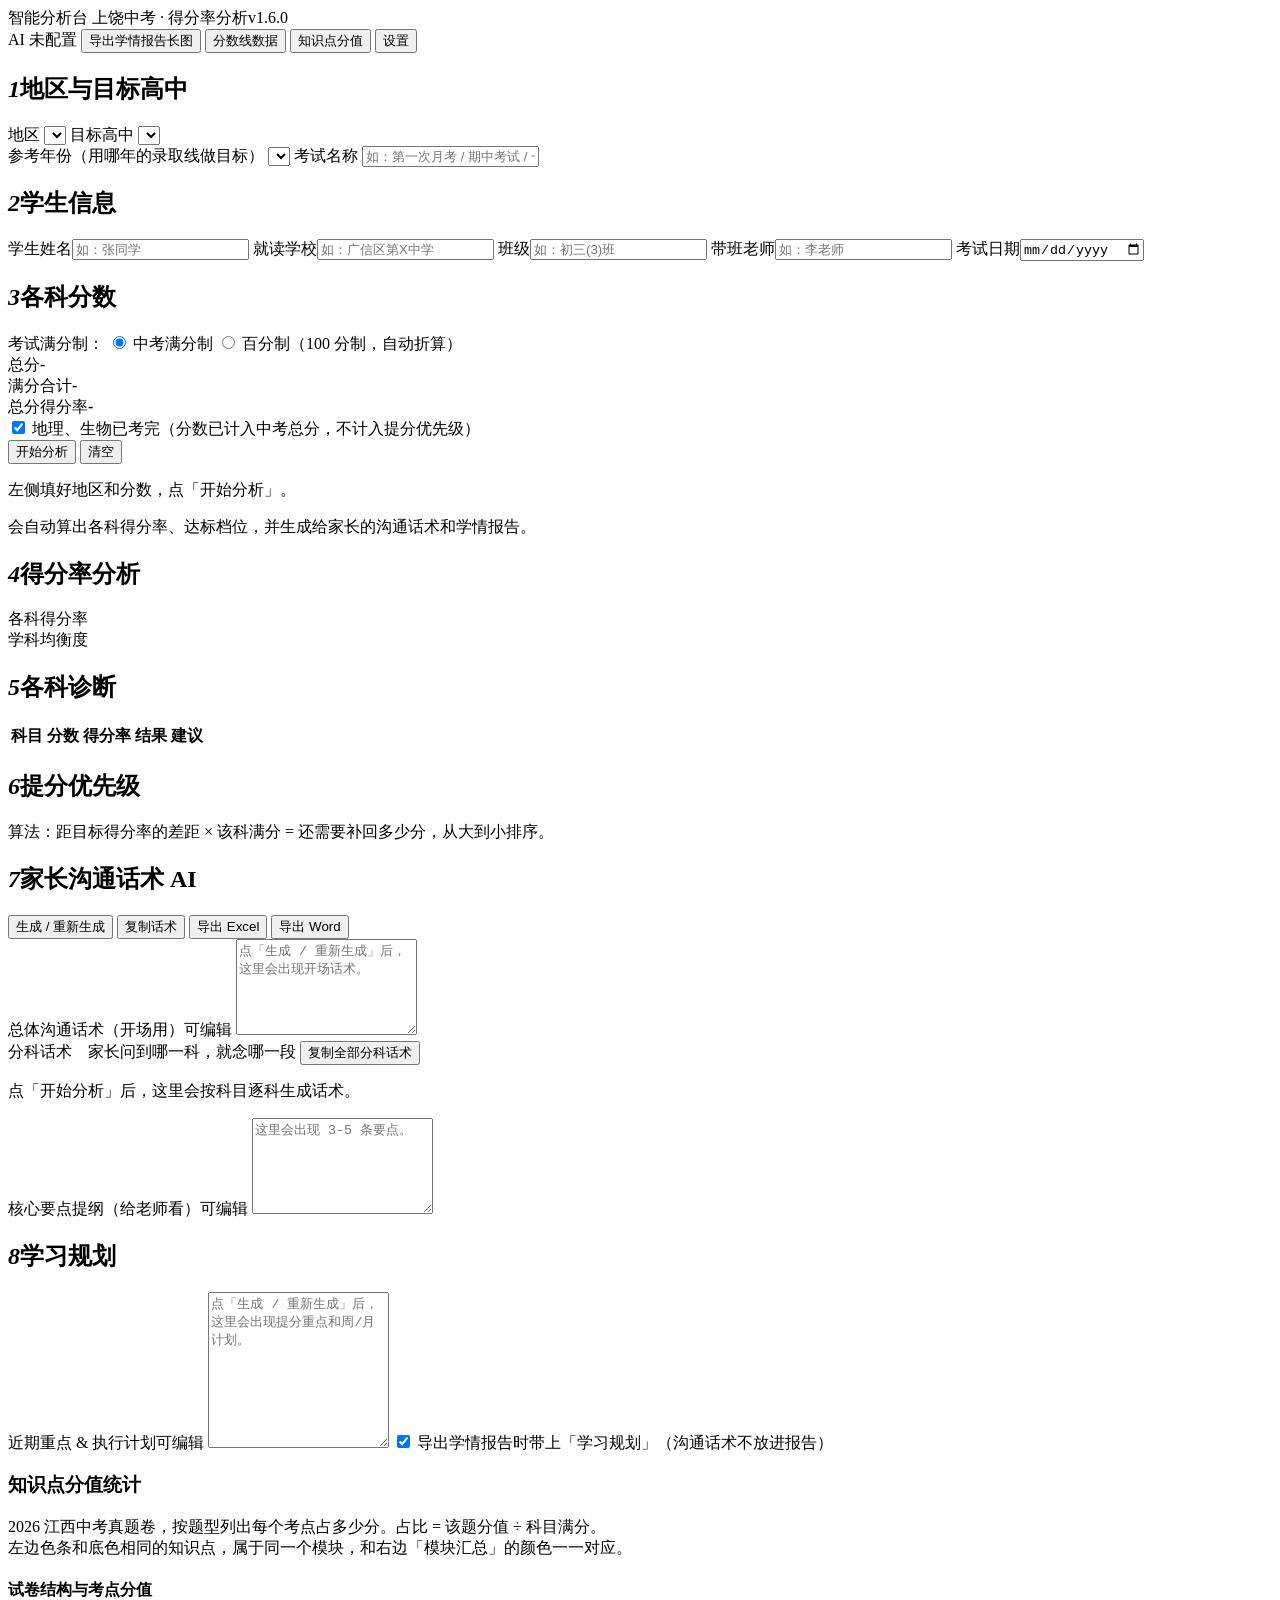
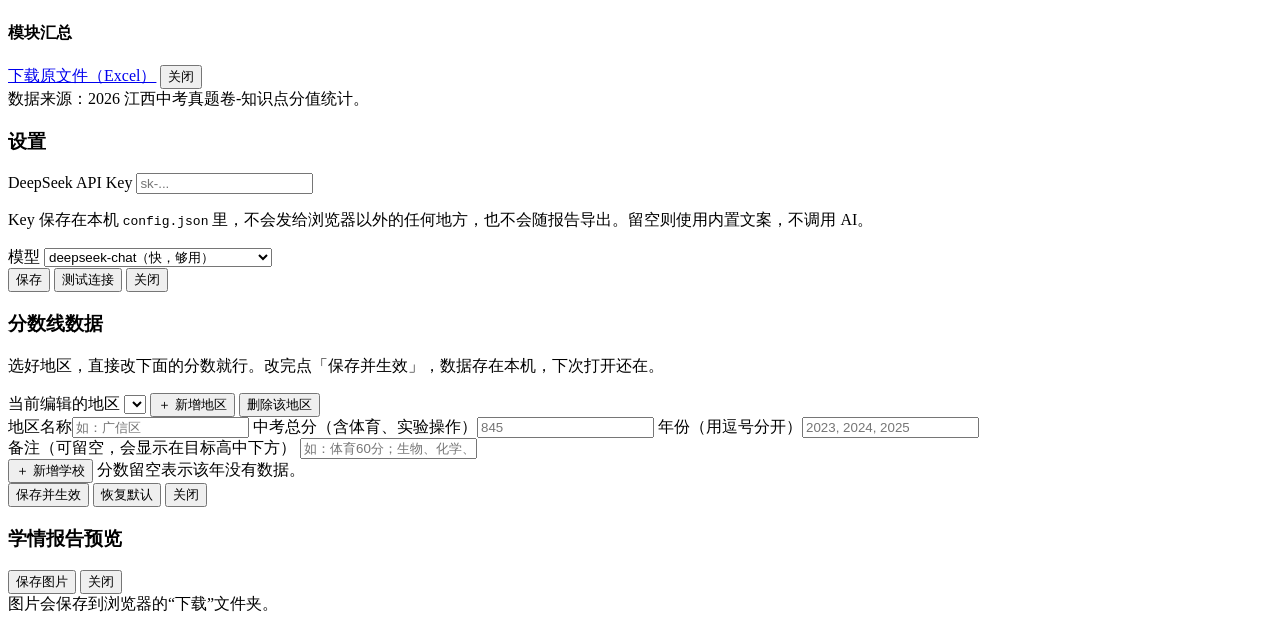
==== zk/index.html @ 9edbc4ce "Update zk/index.html (team view)" ====
<!DOCTYPE html>
<html lang="zh-CN">
<head>
<meta charset="utf-8">
<title>智能分析台 · 上饶中考</title>
<link rel="stylesheet" href="app.css?v=1.6.0">
</head>
<body>

<header class="topbar">
  <div class="brand">智能分析台 <span class="sub">上饶中考 · 得分率分析</span><span class="ver">v1.6.0</span></div>
  <div class="topbar-right">
    <span id="aiStatus" class="ai-status off">AI 未配置</span>
    <button id="btnExportReport" class="ghost">导出学情报告长图</button>
    <button id="btnRegions" class="ghost">分数线数据</button>
    <button id="btnKnowledge" class="ghost">知识点分值</button>
    <button id="btnSettings" class="ghost">设置</button>
  </div>
</header>

<main class="layout">

  <!-- ============ 左：录入 ============ -->
  <section class="col-left">

    <div class="card">
      <h2><i>1</i>地区与目标高中</h2>
      <div class="grid2">
        <label>地区
          <select id="region"></select>
        </label>
        <label>目标高中
          <select id="school"></select>
        </label>
      </div>

      <div id="schoolMeta" class="school-meta"></div>

      <div class="grid2">
        <label>参考年份（用哪年的录取线做目标）
          <select id="refYear"></select>
        </label>
        <label>考试名称
          <input id="examName" type="text" placeholder="如：第一次月考 / 期中考试 / 一模">
        </label>
      </div>
    </div>

    <div class="card">
      <h2><i>2</i>学生信息</h2>
      <div class="grid2">
        <label>学生姓名<input id="stuName" type="text" placeholder="如：张同学"></label>
        <label>就读学校<input id="stuSchool" type="text" placeholder="如：广信区第X中学"></label>
        <label>班级<input id="stuClass" type="text" placeholder="如：初三(3)班"></label>
        <label>带班老师<input id="teacher" type="text" placeholder="如：李老师"></label>
        <label>考试日期<input id="examDate" type="date"></label>
      </div>
    </div>

    <div class="card">
      <h2><i>3</i>各科分数</h2>

      <div class="mode-switch">
        <span class="mode-label">考试满分制：</span>
        <label class="radio"><input type="radio" name="mode" value="std" checked> 中考满分制</label>
        <label class="radio"><input type="radio" name="mode" value="pct"> 百分制（100 分制，自动折算）</label>
      </div>

      <div id="scoreList" class="score-list"></div>

      <div class="total-row">
        <div><span class="t-label">总分</span><b id="sumScore">-</b></div>
        <div><span class="t-label">满分合计</span><b id="sumMax">-</b></div>
        <div><span class="t-label">总分得分率</span><b id="sumRate">-</b></div>
      </div>

      <label class="exclude-toggle"><input type="checkbox" id="excludeGeoBio" checked> 地理、生物已考完（分数已计入中考总分，不计入提分优先级）</label>

      <div class="actions">
        <button id="btnAnalyze" class="primary big">开始分析</button>
        <button id="btnReset" class="ghost">清空</button>
      </div>
    </div>

  </section>

  <!-- ============ 右：结果 ============ -->
  <section class="col-right" id="resultArea">

    <div class="card placeholder" id="placeholder">
      <p>左侧填好地区和分数，点「开始分析」。</p>
      <p class="dim">会自动算出各科得分率、达标档位，并生成给家长的沟通话术和学情报告。</p>
    </div>

    <div id="resultBody" class="hidden">

      <div class="card">
        <h2><i>4</i>得分率分析</h2>
        <div class="kpis" id="kpis"></div>
        <div class="charts">
          <div class="chart-box"><div class="chart-title">各科得分率</div><div id="barChart"></div></div>
          <div class="chart-box"><div class="chart-title">学科均衡度</div><div id="radarChart"></div></div>
        </div>
      </div>

      <div class="card">
        <h2><i>5</i>各科诊断</h2>
        <div class="table-wrap">
          <table id="detailTable">
            <thead>
              <tr><th>科目</th><th>分数</th><th>得分率</th><th>结果</th><th>建议</th></tr>
            </thead>
            <tbody></tbody>
          </table>
        </div>
      </div>

      <div class="card">
        <h2><i>6</i>提分优先级</h2>
        <div id="priority"></div>
        <p class="dim tiny">算法：距目标得分率的差距 × 该科满分 = 还需要补回多少分，从大到小排序。</p>
      </div>

      <div class="card">
        <h2><i>7</i>家长沟通话术 <span class="badge" id="aiBadge">AI</span></h2>
        <div class="toolbar">
          <button id="btnGenAI" class="primary">生成 / 重新生成</button>
          <button id="btnCopyTalk" class="ghost">复制话术</button>
          <button id="btnExportTalkXlsx" class="ghost">导出 Excel</button>
          <button id="btnExportTalkDoc" class="ghost">导出 Word</button>
          <span id="aiHint" class="dim tiny"></span>
        </div>
        <label class="block-label">总体沟通话术（开场用）<span class="dim tiny">可编辑</span>
          <textarea id="talkText" rows="6" placeholder="点「生成 / 重新生成」后，这里会出现开场话术。"></textarea>
        </label>

        <div class="st-head-bar">
          <span>分科话术<span class="dim tiny">　家长问到哪一科，就念哪一段</span></span>
          <button id="btnCopySubjectAll" class="ghost tiny-btn">复制全部分科话术</button>
        </div>
        <div id="subjectTalkList" class="subject-talk-list">
          <p class="dim tiny">点「开始分析」后，这里会按科目逐科生成话术。</p>
        </div>

        <label class="block-label">核心要点提纲（给老师看）<span class="dim tiny">可编辑</span>
          <textarea id="talkPoints" rows="6" placeholder="这里会出现 3-5 条要点。"></textarea>
        </label>
      </div>

      <div class="card">
        <h2><i>8</i>学习规划</h2>
        <label class="block-label">近期重点 &amp; 执行计划<span class="dim tiny">可编辑</span>
          <textarea id="planText" rows="10" placeholder="点「生成 / 重新生成」后，这里会出现提分重点和周/月计划。"></textarea>
        </label>
        <label class="exclude-toggle"><input type="checkbox" id="includeTalk" checked> 导出学情报告时带上「学习规划」（沟通话术不放进报告）</label>
      </div>

    </div>
  </section>
</main>

<!-- ============ 知识点分值弹层 ============ -->
<div class="modal-mask hidden" id="knowledgeMask">
  <div class="modal knowledge-modal">
    <h3>知识点分值统计 <span class="dim tiny" id="kwMeta"></span></h3>
    <p class="dim tiny">2026 江西中考真题卷，按题型列出每个考点占多少分。占比 = 该题分值 ÷ 科目满分。<br>左边色条和底色相同的知识点，属于同一个模块，和右边「模块汇总」的颜色一一对应。</p>
    <div class="kw-tabs" id="kwTabs"></div>
    <div class="kw-body">
      <div class="kw-sec">
        <h4>试卷结构与考点分值</h4>
        <div class="kw-scroll" id="kwMain"></div>
      </div>
      <div class="kw-sec">
        <h4>模块汇总</h4>
        <div class="kw-scroll" id="kwMod"></div>
      </div>
    </div>
    <div class="modal-actions">
      <a id="kwDownload" class="btn-like" href="#" download>下载原文件（Excel）</a>
      <button id="btnCloseKnowledge" class="ghost">关闭</button>
    </div>
    <div class="dim tiny">数据来源：2026 江西中考真题卷-知识点分值统计。</div>
  </div>
</div>

<!-- ============ 设置弹层 ============ -->
<div class="modal-mask hidden" id="settingsMask">
  <div class="modal">
    <h3>设置</h3>
    <label class="block-label">DeepSeek API Key
      <input id="apiKey" type="text" placeholder="sk-...">
    </label>
    <p class="dim tiny">Key 保存在本机 <code>config.json</code> 里，不会发给浏览器以外的任何地方，也不会随报告导出。留空则使用内置文案，不调用 AI。</p>
    <label class="block-label">模型
      <select id="model">
        <option value="deepseek-chat">deepseek-chat（快，够用）</option>
        <option value="deepseek-reasoner">deepseek-reasoner（更细，稍慢）</option>
      </select>
    </label>
    <div class="modal-actions">
      <button id="btnSaveSettings" class="primary">保存</button>
      <button id="btnTestAI" class="ghost">测试连接</button>
      <button id="btnCloseSettings" class="ghost">关闭</button>
    </div>
    <div id="testResult" class="dim tiny"></div>
  </div>
</div>

<div class="modal-mask hidden" id="regionsMask">
  <div class="modal region-modal">
    <h3>分数线数据</h3>
    <p class="dim tiny">选好地区，直接改下面的分数就行。改完点「保存并生效」，数据存在本机，下次打开还在。</p>

    <div class="rg-line">
      <label>当前编辑的地区
        <select id="rgRegion"></select>
      </label>
      <button id="rgAddRegion" class="ghost tiny-btn">＋ 新增地区</button>
      <button id="rgDelRegion" class="ghost tiny-btn">删除该地区</button>
    </div>

    <div class="rg-line">
      <label>地区名称<input id="rgName" type="text" placeholder="如：广信区"></label>
      <label>中考总分（含体育、实验操作）<input id="rgTotal" type="number" placeholder="845"></label>
      <label>年份（用逗号分开）<input id="rgYears" type="text" placeholder="2023, 2024, 2025"></label>
    </div>

    <label class="block-label">备注（可留空，会显示在目标高中下方）
      <input id="rgNote" type="text" placeholder="如：体育60分；生物、化学、物理实验操作15分。">
    </label>

    <div class="table-wrap rg-table-wrap">
      <table id="rgTable">
        <thead></thead>
        <tbody></tbody>
      </table>
    </div>
    <div class="rg-line">
      <button id="rgAddSchool" class="ghost tiny-btn">＋ 新增学校</button>
      <span class="dim tiny">分数留空表示该年没有数据。</span>
    </div>

    <div class="modal-actions">
      <button id="btnSaveRegions" class="primary">保存并生效</button>
      <button id="btnResetRegions" class="ghost">恢复默认</button>
      <button id="btnCloseRegions" class="ghost">关闭</button>
    </div>
    <div id="regionsMsg" class="dim tiny"></div>
  </div>
</div>

<div class="modal-mask hidden" id="reportMask">
  <div class="modal report-modal">
    <h3>学情报告预览</h3>
    <div class="report-preview" id="reportPreview"></div>
    <div class="modal-actions">
      <button id="btnSaveReport" class="primary">保存图片</button>
      <button id="btnCloseReport" class="ghost">关闭</button>
    </div>
    <div class="dim tiny">图片会保存到浏览器的“下载”文件夹。</div>
  </div>
</div>

<div id="toast" class="toast hidden"></div>

<script src="data/regions.js?v=1.6.0"></script>
<script src="data/subjects.js?v=1.6.0"></script>
<script src="data/knowledge.js?v=1.6.0"></script>
<script src="charts.js?v=1.6.0"></script>
<script src="report.js?v=1.6.0"></script>
<script src="app.js?v=zkw1"></script>
<script>
/* 被工作台用 iframe 内嵌时，把内容高度告诉父页面，父页面才能撑开滚动区。
   外面单独打开这个文件（双击 exe 那种场景）时 parent === window，什么也不做。 */
(function () {
  function postHeight() {
    if (parent === window) return;
    var h = Math.max(document.body ? document.body.scrollHeight : 0, 520);
    try { parent.postMessage({ zkFrameHeight: h }, '*'); } catch (e) { }
  }
  window.addEventListener('load', postHeight);
  setTimeout(postHeight, 600);
  setInterval(postHeight, 1200);
})();
</script>
</body>
</html>
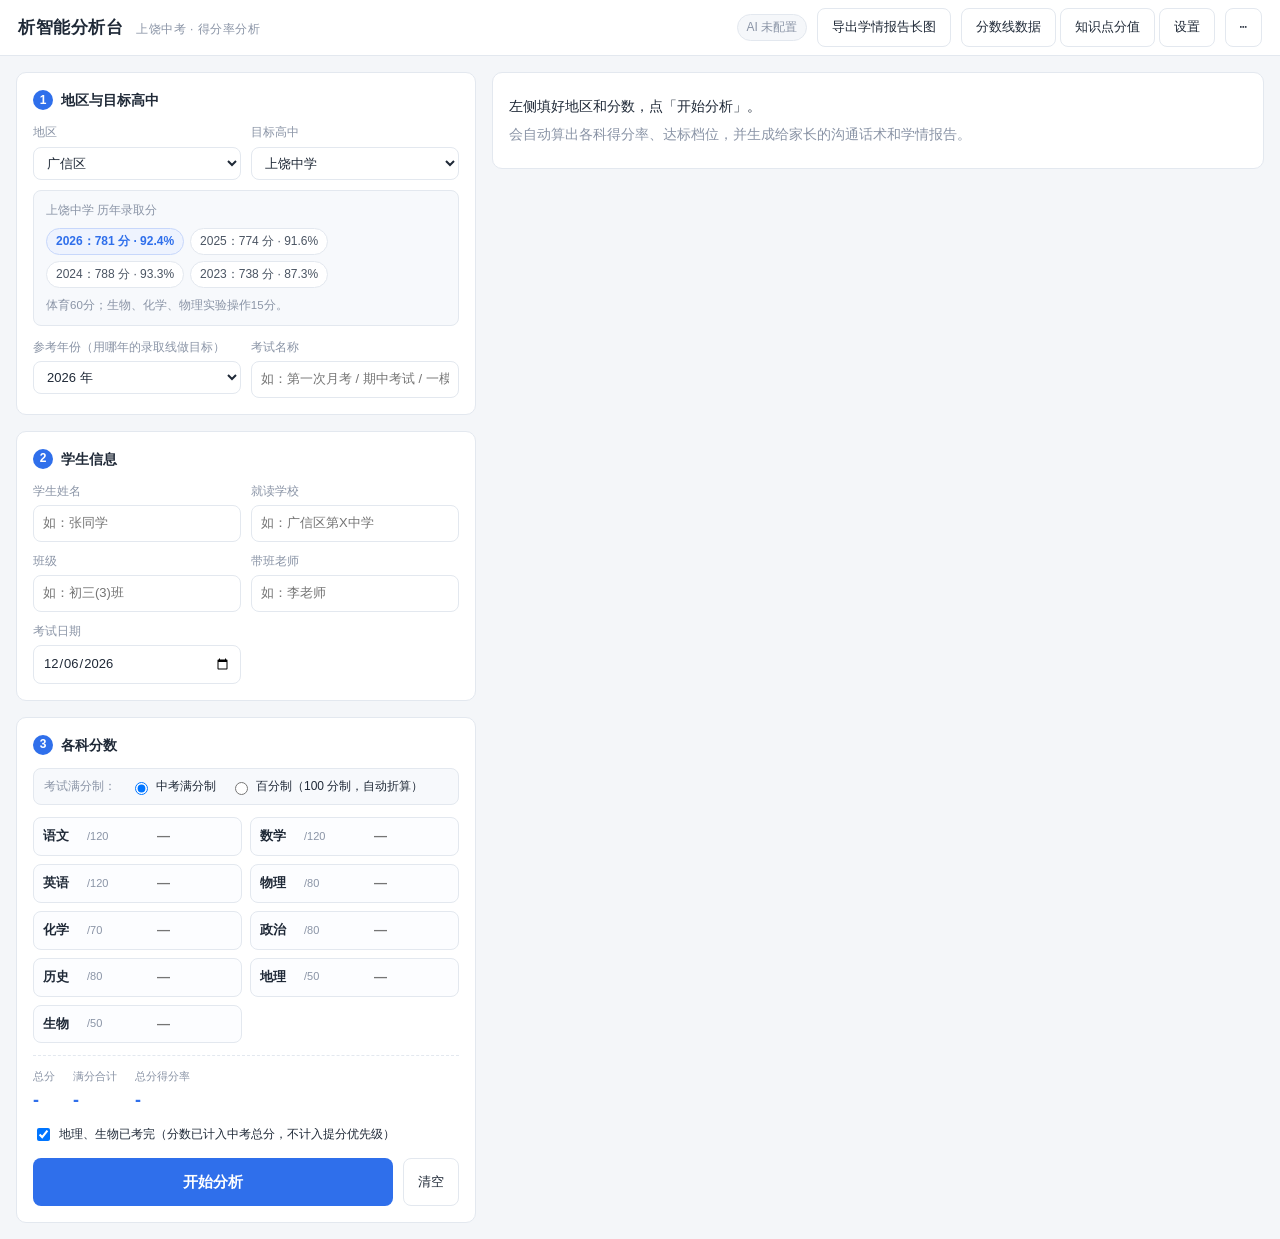
==== commit 4f21628e: "Update zk/index.html (team view)" ====
--- a/zk/index.html
+++ b/zk/index.html
@@ -3,18 +3,21 @@
 <head>
 <meta charset="utf-8">
 <title>智能分析台 · 上饶中考</title>
-<link rel="stylesheet" href="app.css?v=1.6.0">
+<link rel="stylesheet" href="app.css?v=zkw3">
 </head>
 <body>
 
 <header class="topbar">
-  <div class="brand">智能分析台 <span class="sub">上饶中考 · 得分率分析</span><span class="ver">v1.6.0</span></div>
+  <div class="brand"><span class="brand-mark">析</span>智能分析台 <span class="sub">上饶中考 · 得分率分析</span></div>
   <div class="topbar-right">
-    <span id="aiStatus" class="ai-status off">AI 未配置</span>
+    <span id="aiStatus" class="ai-status off" onclick="zkOpenSettings.click()">AI 未配置</span>
     <button id="btnExportReport" class="ghost">导出学情报告长图</button>
-    <button id="btnRegions" class="ghost">分数线数据</button>
-    <button id="btnKnowledge" class="ghost">知识点分值</button>
-    <button id="btnSettings" class="ghost">设置</button>
+    <span class="topbar-extra">
+      <button id="btnRegions" class="ghost">分数线数据</button>
+      <button id="btnKnowledge" class="ghost">知识点分值</button>
+      <button id="btnSettings" class="ghost">设置</button>
+    </span>
+    <button id="btnMore" class="ghost topbar-more" onclick="zkToggleMore()">⋯</button>
   </div>
 </header>
 
@@ -266,9 +269,9 @@
 <script src="data/regions.js?v=1.6.0"></script>
 <script src="data/subjects.js?v=1.6.0"></script>
 <script src="data/knowledge.js?v=1.6.0"></script>
-<script src="charts.js?v=1.6.0"></script>
+<script src="charts.js?v=zkw3"></script>
 <script src="report.js?v=1.6.0"></script>
-<script src="app.js?v=zkw1"></script>
+<script src="app.js?v=zkw3"></script>
 <script>
 /* 被工作台用 iframe 内嵌时，把内容高度告诉父页面，父页面才能撑开滚动区。
    外面单独打开这个文件（双击 exe 那种场景）时 parent === window，什么也不做。 */
--- a/zk/app.css
+++ b/zk/app.css
@@ -0,0 +1,205 @@
+* { box-sizing: border-box; }
+:root{
+  --bg:#f4f6f9; --card:#fff; --line:#e3e8ef; --text:#1f2937; --dim:#8a94a6;
+  --brand:#2f6feb; --brand-d:#1d55c4; --ok:#16a34a; --warn:#d97706; --bad:#dc2626; --bad2:#991b1b;
+  --radius:10px;
+}
+html,body{margin:0;padding:0;background:var(--bg);color:var(--text);
+  font:14px/1.6 "Microsoft YaHei","PingFang SC","Hiragino Sans GB",sans-serif;}
+.hidden{display:none !important;}
+.dim{color:var(--dim);}
+.tiny{font-size:12px;}
+
+/* ---------- 顶栏 ---------- */
+.topbar{min-height:56px;background:#fff;border-bottom:1px solid var(--line);
+  display:flex;align-items:center;justify-content:space-between;flex-wrap:wrap;
+  gap:8px;padding:8px 18px;
+  position:sticky;top:0;z-index:50;}
+.brand{font-size:17px;font-weight:700;letter-spacing:.5px;}
+.brand .sub{font-size:12px;font-weight:400;color:var(--dim);margin-left:8px;}
+.brand .ver{font-size:11px;font-weight:400;color:#c3cbd8;margin-left:6px;}
+.topbar-right{display:flex;align-items:center;gap:10px;flex-wrap:wrap;justify-content:flex-end;margin-left:auto;}
+.ai-status{font-size:12px;padding:3px 9px;border-radius:20px;border:1px solid var(--line);}
+.ai-status.on{color:var(--ok);border-color:#bfe3c8;background:#f1fbf4;}
+.ai-status.off{color:var(--dim);background:#f5f7fa;}
+
+/* ---------- 布局 ---------- */
+.layout{display:grid;grid-template-columns:minmax(380px,460px) 1fr;gap:16px;padding:16px;align-items:start;}
+@media (max-width:1080px){ .layout{grid-template-columns:1fr;} }
+.col-left,.col-right{display:flex;flex-direction:column;gap:16px;min-width:0;}
+.col-right{position:relative;}
+
+/* ---------- 卡片 ---------- */
+.card{background:var(--card);border:1px solid var(--line);border-radius:var(--radius);padding:16px;}
+.card h2{font-size:14px;margin:0 0 12px;display:flex;align-items:center;gap:8px;font-weight:700;}
+.card h2 i{font-style:normal;width:20px;height:20px;border-radius:50%;background:var(--brand);
+  color:#fff;font-size:12px;display:inline-flex;align-items:center;justify-content:center;flex:none;}
+.badge{font-size:11px;font-weight:400;color:var(--brand);border:1px solid #c7d7fb;background:#eef3fe;
+  border-radius:4px;padding:0 6px;margin-left:4px;}
+.placeholder p{margin:6px 0;}
+
+/* ---------- 表单 ---------- */
+.grid2{display:grid;grid-template-columns:1fr 1fr;gap:10px;}
+label{display:flex;flex-direction:column;gap:4px;font-size:12px;color:var(--dim);}
+input[type=text],input[type=date],select,textarea{
+  font:inherit;font-size:13px;color:var(--text);background:#fff;border:1px solid var(--line);
+  border-radius:8px;padding:7px 9px;outline:none;width:100%;}
+input:focus,select:focus,textarea:focus{border-color:var(--brand);box-shadow:0 0 0 3px #e8f0fe;}
+textarea{resize:vertical;line-height:1.7;}
+.block-label{display:block;margin-top:12px;font-size:12px;color:var(--dim);}
+.block-label>span{margin-left:6px;}
+.block-label textarea,.block-label input{margin-top:4px;}
+
+/* ---------- 分数录入 ---------- */
+.mode-switch{display:flex;flex-wrap:wrap;align-items:center;gap:14px;margin-bottom:12px;
+  font-size:12px;color:var(--dim);background:#f7f9fc;border:1px solid var(--line);border-radius:8px;padding:8px 10px;}
+.radio{flex-direction:row;align-items:center;gap:5px;color:var(--text);font-size:12px;cursor:pointer;}
+.score-list{display:grid;grid-template-columns:1fr 1fr;gap:8px;}
+.score-item{display:flex;align-items:center;gap:6px;border:1px solid var(--line);border-radius:8px;padding:6px 9px;background:#fcfdff;}
+.score-item .sname{font-size:13px;font-weight:600;flex:none;width:38px;}
+.score-item .smax{font-size:11px;color:var(--dim);flex:none;}
+.score-item input{width:100%;border:none;background:transparent;padding:2px 0;text-align:right;font-weight:600;}
+.score-item input:focus{box-shadow:none;}
+.score-item .sconv{font-size:11px;color:var(--brand);flex:none;width:56px;text-align:right;}
+.total-row{display:flex;gap:18px;margin-top:12px;padding-top:12px;border-top:1px dashed var(--line);flex-wrap:wrap;}
+.total-row>div{display:flex;flex-direction:column;}
+.t-label{font-size:11px;color:var(--dim);}
+.total-row b{font-size:18px;color:var(--brand);}
+.actions{display:flex;gap:10px;margin-top:14px;}
+
+/* ---------- 按钮 ---------- */
+button{font:inherit;font-size:13px;border-radius:8px;cursor:pointer;padding:8px 14px;border:1px solid transparent;transition:.15s;}
+button.primary{background:var(--brand);color:#fff;}
+button.primary:hover{background:var(--brand-d);}
+button.ghost{background:#fff;border-color:var(--line);color:var(--text);}
+button.ghost:hover{border-color:var(--brand);color:var(--brand);}
+button.big{padding:11px 22px;font-size:15px;font-weight:700;flex:1;}
+button:disabled{opacity:.55;cursor:not-allowed;}
+
+/* ---------- KPI ---------- */
+.kpis{display:grid;grid-template-columns:repeat(auto-fit,minmax(130px,1fr));gap:10px;margin-bottom:14px;}
+.kpi{border:1px solid var(--line);border-radius:8px;padding:10px 12px;background:#fbfcfe;}
+.kpi .k-label{font-size:11px;color:var(--dim);}
+.kpi .k-value{font-size:20px;font-weight:700;line-height:1.3;}
+.kpi.good .k-value{color:var(--ok);} .kpi.warn .k-value{color:var(--warn);} .kpi.bad .k-value{color:var(--bad);}
+
+/* ---------- 图表 ---------- */
+.charts{display:grid;grid-template-columns:1.35fr 1fr;gap:12px;}
+@media (max-width:900px){ .charts{grid-template-columns:1fr;} }
+.chart-box{border:1px solid var(--line);border-radius:8px;padding:10px;background:#fcfdff;min-width:0;overflow:hidden;}
+.chart-title{font-size:12px;color:var(--dim);margin-bottom:6px;}
+svg{display:block;max-width:100%;}
+
+/* ---------- 表格 ---------- */
+.table-wrap{overflow-x:auto;}
+table{border-collapse:collapse;width:100%;font-size:13px;}
+th,td{border:1px solid var(--line);padding:7px 9px;vertical-align:top;text-align:left;}
+th{background:#f5f8fd;font-weight:600;font-size:12px;color:#4b5563;white-space:nowrap;}
+td.num,th.num{text-align:right;white-space:nowrap;}
+td.advice{font-size:12px;line-height:1.75;color:#374151;min-width:320px;}
+.tag{display:inline-block;font-size:12px;padding:1px 8px;border-radius:20px;border:1px solid;white-space:nowrap;}
+.tag.t0{color:#0e7a3c;background:#eefbf3;border-color:#c3ecd3;}
+.tag.t1{color:#1d6fd1;background:#eef4fe;border-color:#c9dcfb;}
+.tag.t2{color:#a16207;background:#fef8e8;border-color:#f3e0ab;}
+.tag.t3{color:#c2410c;background:#fef2ea;border-color:#f6d4bd;}
+.tag.t4{color:#991b1b;background:#fdeeee;border-color:#f5c6c6;}
+
+/* ---------- 优先级 ---------- */
+.prio-item{display:flex;align-items:center;gap:10px;padding:8px 10px;border:1px solid var(--line);
+  border-radius:8px;margin-bottom:8px;background:#fcfdff;}
+.prio-rank{flex:none;width:22px;height:22px;border-radius:6px;background:#eef3fe;color:var(--brand);
+  font-size:12px;font-weight:700;display:flex;align-items:center;justify-content:center;}
+.prio-name{flex:none;width:44px;font-weight:600;font-size:13px;}
+.prio-bar{flex:1;height:8px;background:#eef1f6;border-radius:4px;overflow:hidden;min-width:60px;}
+.prio-bar i{display:block;height:100%;background:linear-gradient(90deg,#7aa7f5,#2f6feb);}
+.prio-val{flex:none;font-size:12px;color:var(--dim);width:120px;text-align:right;}
+
+/* ---------- 导出 ---------- */
+.toolbar{display:flex;flex-wrap:wrap;align-items:center;gap:8px;}
+.exclude-toggle{flex-direction:row;align-items:center;gap:6px;margin-top:10px;color:var(--text);font-size:12px;}
+
+/* ---------- 弹层 ---------- */
+.modal-mask{position:fixed;inset:0;background:rgba(17,24,39,.45);display:flex;align-items:center;justify-content:center;z-index:100;}
+.modal{background:#fff;border-radius:12px;padding:20px;width:min(520px,92vw);}
+.modal h3{margin:0 0 14px;font-size:16px;}
+.modal-actions{display:flex;gap:8px;margin-top:16px;}
+.modal code{background:#f3f5f9;padding:1px 5px;border-radius:4px;font-size:12px;}
+
+/* ---------- Toast ---------- */
+.toast{position:fixed;left:50%;bottom:36px;transform:translateX(-50%);background:#111827;color:#fff;
+  padding:10px 18px;border-radius:8px;font-size:13px;z-index:200;box-shadow:0 6px 20px rgba(0,0,0,.25);}
+
+/* ---------- 加载 ---------- */
+.loading{display:inline-block;width:13px;height:13px;border:2px solid #cfe0ff;border-top-color:var(--brand);
+  border-radius:50%;animation:spin .8s linear infinite;vertical-align:-2px;margin-right:6px;}
+@keyframes spin{to{transform:rotate(360deg);}}
+
+/* ---------- 分数线信息块 ---------- */
+.school-meta{margin:10px 0 12px;padding:10px 12px;background:#f7f9fc;border:1px solid var(--line);border-radius:8px;}
+.meta-title{font-size:12px;color:var(--dim);margin-bottom:8px;}
+.meta-chips{display:flex;flex-wrap:wrap;gap:6px;}
+.chip{font-size:12px;padding:3px 9px;border-radius:20px;background:#fff;border:1px solid var(--line);color:#4b5563;}
+.chip-on{background:#eef3fe;border-color:#c7d7fb;color:var(--brand);font-weight:600;}
+.meta-note{font-size:11.5px;color:var(--dim);margin-top:8px;}
+
+/* ---------- 报告预览 ---------- */
+.report-modal{width:min(680px,94vw);display:flex;flex-direction:column;max-height:92vh;}
+.report-preview{flex:1;overflow:auto;border:1px solid var(--line);border-radius:8px;background:#f7f9fc;padding:8px;text-align:center;}
+.report-preview img{max-width:100%;height:auto;box-shadow:0 2px 12px rgba(0,0,0,.12);background:#fff;}
+
+/* ---------- 分数线编辑 ---------- */
+.region-modal{width:min(760px,94vw);display:flex;flex-direction:column;max-height:92vh;}
+.rg-line{display:flex;flex-wrap:wrap;align-items:flex-end;gap:10px;margin-top:12px;}
+.rg-line>label{display:flex;flex-direction:column;gap:4px;font-size:12px;color:var(--dim);}
+.rg-line>label input,.rg-line>label select{min-width:118px;}
+.rg-line>.tiny{align-self:center;margin:0;}
+.rg-table-wrap{border:1px solid var(--line);border-radius:8px;margin-top:14px;max-height:40vh;overflow:auto;}
+#rgTable{width:100%;border-collapse:collapse;font-size:12.5px;}
+#rgTable th{position:sticky;top:0;z-index:1;background:#f7f9fc;color:var(--dim);font-size:12px;
+  font-weight:600;text-align:left;padding:8px 10px;border-bottom:1px solid var(--line);white-space:nowrap;}
+#rgTable td{padding:5px 8px;border-bottom:1px solid #f0f3f8;}
+#rgTable tbody tr:last-child td{border-bottom:none;}
+#rgTable input{width:100%;min-width:86px;}
+#rgTable input.rg-sn{min-width:130px;font-weight:600;}
+#rgTable input.rg-sc{text-align:right;}
+#rgTable .rg-del{color:var(--bad);}
+
+/* ---------- 分科话术 ---------- */
+.st-head-bar{display:flex;align-items:center;justify-content:space-between;gap:10px;
+  margin:14px 0 8px;font-size:13px;font-weight:600;color:#4b5563;}
+.tiny-btn{padding:4px 10px;font-size:12px;font-weight:400;}
+.subject-talk-list{display:flex;flex-direction:column;gap:10px;}
+.subj-talk{border:1px solid var(--line);border-radius:8px;background:#fcfdff;padding:9px 11px;}
+.subj-talk .st-head{display:flex;align-items:center;gap:8px;margin-bottom:7px;flex-wrap:wrap;}
+.subj-talk .st-name{font-size:13.5px;font-weight:700;color:var(--text);}
+.subj-talk .st-rate{font-size:12px;color:var(--dim);margin-left:auto;margin-right:6px;}
+.subj-talk textarea{font-size:12.5px;line-height:1.75;background:#fff;}
+.subj-talk .st-copy{flex:none;}
+.subj-talk textarea.st-text{width:100%;min-height:96px;overflow:hidden;resize:vertical;
+  border:1px solid var(--line);border-radius:6px;padding:8px 10px;color:var(--text);font-family:inherit;}
+
+/* ---------- 知识点分值弹层 ---------- */
+.knowledge-modal{width:min(900px,94vw);display:flex;flex-direction:column;max-height:92vh;}
+.kw-tabs{display:flex;flex-wrap:wrap;gap:6px;margin:12px 0 10px;}
+.kw-tabs .kw-tab{padding:5px 12px;font-size:12.5px;border:1px solid var(--line);background:#fff;
+  color:var(--text);border-radius:20px;cursor:pointer;transition:.15s;}
+.kw-tabs .kw-tab:hover{border-color:var(--brand);color:var(--brand);}
+.kw-tabs .kw-tab.on{background:#eef3fe;border-color:#c7d7fb;color:var(--brand);font-weight:700;}
+.kw-body{display:flex;flex-wrap:wrap;gap:16px;overflow:auto;}
+.kw-sec{flex:1 1 330px;min-width:270px;display:flex;flex-direction:column;}
+.kw-sec h4{font-size:12px;color:var(--dim);margin:0 0 6px;font-weight:600;}
+.kw-scroll{border:1px solid var(--line);border-radius:8px;max-height:50vh;overflow:auto;}
+.kw-table{width:100%;border-collapse:collapse;font-size:12.5px;}
+.kw-table th{position:sticky;top:0;z-index:1;background:#f7f9fc;color:var(--dim);font-size:12px;
+  font-weight:600;text-align:left;padding:7px 9px;border-bottom:1px solid var(--line);}
+.kw-table td{padding:6px 9px;border-bottom:1px solid #f0f2f6;vertical-align:top;}
+.kw-table tbody tr:last-child td{border-bottom:none;}
+.kw-table td.n,.kw-table td.v{text-align:right;white-space:nowrap;}
+.kw-table tr.kw-group td{background:#f7f9fc;color:#4b5563;font-weight:600;font-size:12px;}
+.kw-table tr.kw-total td{font-weight:700;background:#fafbfd;}
+.kw-table tr.kw-warn td{color:var(--warn);}
+a.btn-like{display:inline-flex;align-items:center;font-size:13px;padding:8px 14px;border-radius:8px;
+  border:1px solid var(--line);background:#fff;color:var(--text);text-decoration:none;transition:.15s;}
+a.btn-like:hover{border-color:var(--brand);color:var(--brand);}
+/* 设置弹层：退出程序 */
+.exit-row{align-items:center;border-top:1px solid #eef2f7;padding-top:12px;}
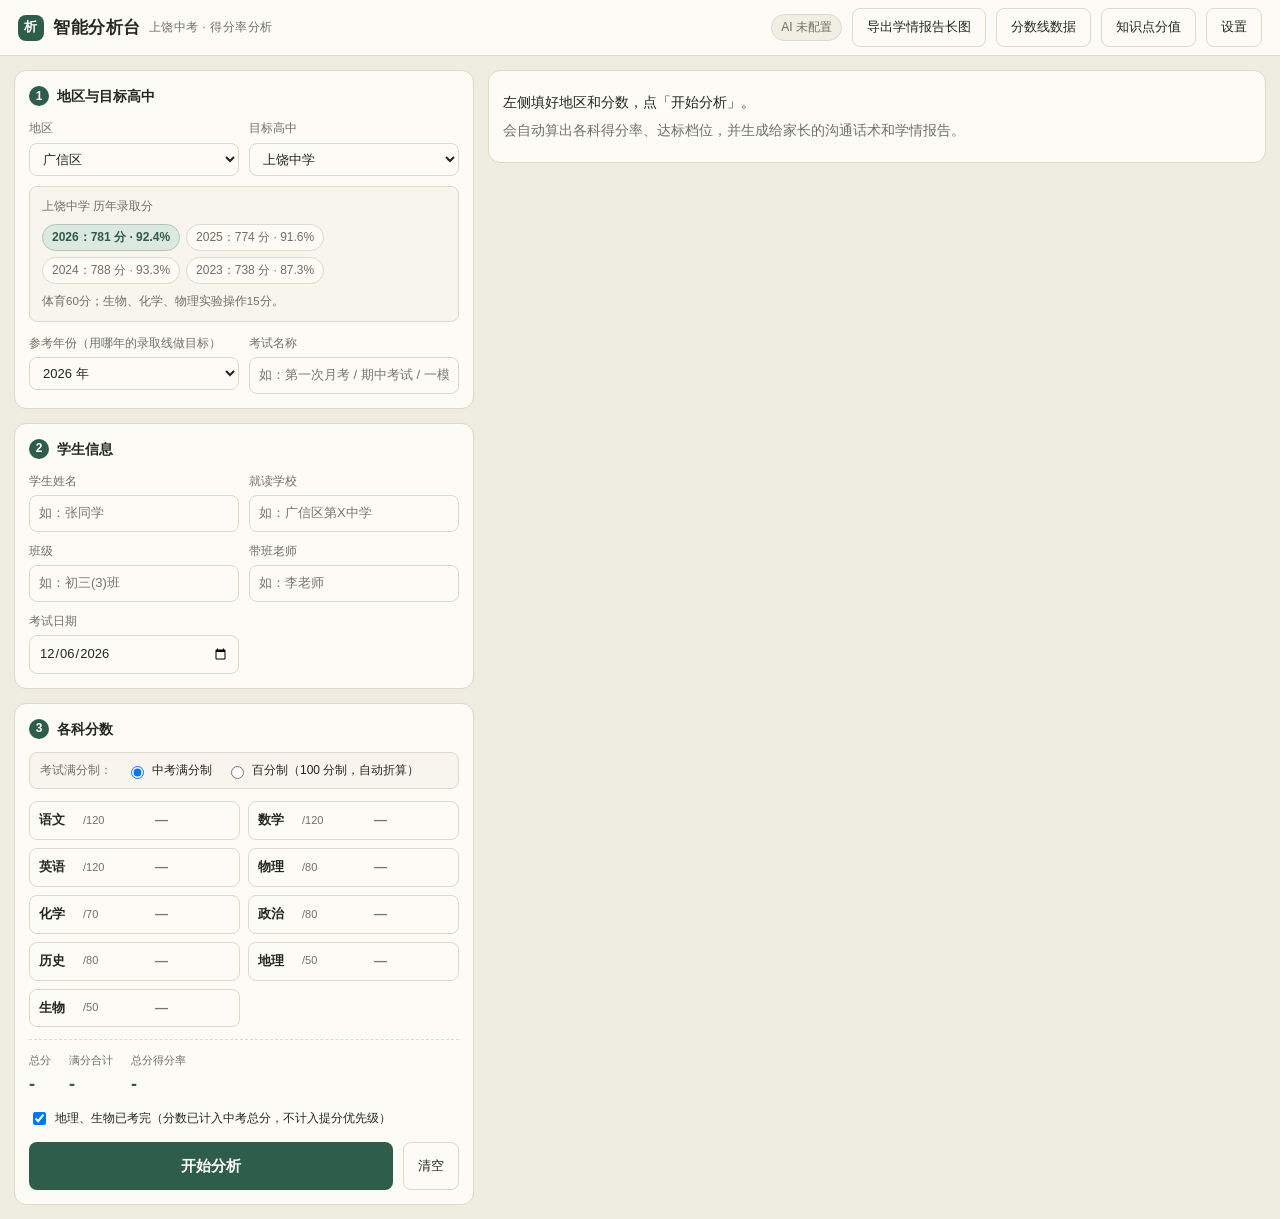
==== commit 0b19fe25: "Update zk/index.html (team view)" ====
--- a/zk/index.html
+++ b/zk/index.html
@@ -190,16 +190,27 @@
 <div class="modal-mask hidden" id="settingsMask">
   <div class="modal">
     <h3>设置</h3>
-    <label class="block-label">DeepSeek API Key
+    <label class="block-label">服务商
+      <select id="provider">
+        <option value="zhipu">智谱 GLM（glm-4-flash 免费）</option>
+        <option value="qwen">阿里百炼 · 通义千问</option>
+        <option value="doubao">火山方舟 · 豆包</option>
+        <option value="silicon">硅基流动 SiliconFlow</option>
+        <option value="deepseek">DeepSeek（原设置）</option>
+        <option value="ollama">本机 Ollama（仅电脑可用）</option>
+        <option value="custom">自定义（OpenAI 兼容接口）</option>
+      </select>
+    </label>
+    <label class="block-label">接口地址（Base URL）
+      <input id="baseUrl" type="text" placeholder="https://...">
+    </label>
+    <label class="block-label">模型名
+      <input id="modelName" type="text" placeholder="glm-4-flash">
+    </label>
+    <label class="block-label">API Key
       <input id="apiKey" type="text" placeholder="sk-...">
     </label>
-    <p class="dim tiny">Key 保存在本机 <code>config.json</code> 里，不会发给浏览器以外的任何地方，也不会随报告导出。留空则使用内置文案，不调用 AI。</p>
-    <label class="block-label">模型
-      <select id="model">
-        <option value="deepseek-chat">deepseek-chat（快，够用）</option>
-        <option value="deepseek-reasoner">deepseek-reasoner（更细，稍慢）</option>
-      </select>
-    </label>
+    <p class="dim tiny">Key 只存在这台设备的浏览器里（localStorage），不会随报告导出，也不会发给第三方。<b>留空就只用内置模板</b>，不调用任何 AI。</p>
     <div class="modal-actions">
       <button id="btnSaveSettings" class="primary">保存</button>
       <button id="btnTestAI" class="ghost">测试连接</button>
--- a/zk/app.css
+++ b/zk/app.css
@@ -1,40 +1,44 @@
 * { box-sizing: border-box; }
 :root{
-  --bg:#f4f6f9; --card:#fff; --line:#e3e8ef; --text:#1f2937; --dim:#8a94a6;
-  --brand:#2f6feb; --brand-d:#1d55c4; --ok:#16a34a; --warn:#d97706; --bad:#dc2626; --bad2:#991b1b;
-  --radius:10px;
+  --bg:#EFECE2; --card:#FCFBF6; --line:#DFD9C8; --text:#22281F; --dim:#6E7263;
+  --brand:#2E5D4B; --brand-d:#22483A; --ok:#6E8B4A; --warn:#B8862B; --bad:#A63D2F; --bad2:#7A2E24;
+  --radius:12px;
 }
-html,body{margin:0;padding:0;background:var(--bg);color:var(--text);
+html,body{margin:0;padding:0;background:var(--bg);color:var(--text);font-variant-numeric:tabular-nums;
   font:14px/1.6 "Microsoft YaHei","PingFang SC","Hiragino Sans GB",sans-serif;}
 .hidden{display:none !important;}
 .dim{color:var(--dim);}
 .tiny{font-size:12px;}
 
 /* ---------- 顶栏 ---------- */
-.topbar{min-height:56px;background:#fff;border-bottom:1px solid var(--line);
+.topbar{min-height:56px;background:#FCFBF6;border-bottom:1px solid var(--line);
   display:flex;align-items:center;justify-content:space-between;flex-wrap:wrap;
   gap:8px;padding:8px 18px;
   position:sticky;top:0;z-index:50;}
-.brand{font-size:17px;font-weight:700;letter-spacing:.5px;}
+.brand{font-size:17px;font-weight:700;letter-spacing:.5px;display:flex;align-items:center;}
+.brand-mark{width:26px;height:26px;border-radius:8px;background:var(--brand);color:#fff;
+  font-size:13px;display:inline-flex;align-items:center;justify-content:center;
+  margin-right:9px;flex:none;font-weight:700;}
 .brand .sub{font-size:12px;font-weight:400;color:var(--dim);margin-left:8px;}
-.brand .ver{font-size:11px;font-weight:400;color:#c3cbd8;margin-left:6px;}
 .topbar-right{display:flex;align-items:center;gap:10px;flex-wrap:wrap;justify-content:flex-end;margin-left:auto;}
-.ai-status{font-size:12px;padding:3px 9px;border-radius:20px;border:1px solid var(--line);}
-.ai-status.on{color:var(--ok);border-color:#bfe3c8;background:#f1fbf4;}
-.ai-status.off{color:var(--dim);background:#f5f7fa;}
+.ai-status{font-size:12px;padding:3px 9px;border-radius:20px;border:1px solid var(--line);
+  cursor:pointer;user-select:none;}
+.ai-status.on{cursor:default;}
+.ai-status.on{color:var(--ok);border-color:#AEC7B8;background:#E9EEDC;}
+.ai-status.off{color:var(--dim);background:#F1EEE4;}
 
 /* ---------- 布局 ---------- */
-.layout{display:grid;grid-template-columns:minmax(380px,460px) 1fr;gap:16px;padding:16px;align-items:start;}
+.layout{display:grid;grid-template-columns:minmax(380px,460px) 1fr;gap:14px;padding:14px;align-items:start;}
 @media (max-width:1080px){ .layout{grid-template-columns:1fr;} }
-.col-left,.col-right{display:flex;flex-direction:column;gap:16px;min-width:0;}
+.col-left,.col-right{display:flex;flex-direction:column;gap:14px;min-width:0;}
 .col-right{position:relative;}
 
 /* ---------- 卡片 ---------- */
-.card{background:var(--card);border:1px solid var(--line);border-radius:var(--radius);padding:16px;}
-.card h2{font-size:14px;margin:0 0 12px;display:flex;align-items:center;gap:8px;font-weight:700;}
+.card{background:var(--card);border:1px solid var(--line);border-radius:var(--radius);padding:14px;}
+.card h2{font-variant-numeric:tabular-nums;font-size:14px;margin:0 0 12px;display:flex;align-items:center;gap:8px;font-weight:700;}
 .card h2 i{font-style:normal;width:20px;height:20px;border-radius:50%;background:var(--brand);
   color:#fff;font-size:12px;display:inline-flex;align-items:center;justify-content:center;flex:none;}
-.badge{font-size:11px;font-weight:400;color:var(--brand);border:1px solid #c7d7fb;background:#eef3fe;
+.badge{font-size:11px;font-weight:400;color:var(--brand);border:1px solid #AEC7B8;background:#DCE8E0;
   border-radius:4px;padding:0 6px;margin-left:4px;}
 .placeholder p{margin:6px 0;}
 
@@ -42,9 +46,9 @@
 .grid2{display:grid;grid-template-columns:1fr 1fr;gap:10px;}
 label{display:flex;flex-direction:column;gap:4px;font-size:12px;color:var(--dim);}
 input[type=text],input[type=date],select,textarea{
-  font:inherit;font-size:13px;color:var(--text);background:#fff;border:1px solid var(--line);
+  font:inherit;font-size:13px;color:var(--text);background:#FCFBF6;border:1px solid var(--line);
   border-radius:8px;padding:7px 9px;outline:none;width:100%;}
-input:focus,select:focus,textarea:focus{border-color:var(--brand);box-shadow:0 0 0 3px #e8f0fe;}
+input:focus,select:focus,textarea:focus{border-color:var(--brand);box-shadow:0 0 0 3px #DCE8E0;}
 textarea{resize:vertical;line-height:1.7;}
 .block-label{display:block;margin-top:12px;font-size:12px;color:var(--dim);}
 .block-label>span{margin-left:6px;}
@@ -52,10 +56,10 @@
 
 /* ---------- 分数录入 ---------- */
 .mode-switch{display:flex;flex-wrap:wrap;align-items:center;gap:14px;margin-bottom:12px;
-  font-size:12px;color:var(--dim);background:#f7f9fc;border:1px solid var(--line);border-radius:8px;padding:8px 10px;}
+  font-size:12px;color:var(--dim);background:#F7F5EE;border:1px solid var(--line);border-radius:8px;padding:8px 10px;}
 .radio{flex-direction:row;align-items:center;gap:5px;color:var(--text);font-size:12px;cursor:pointer;}
 .score-list{display:grid;grid-template-columns:1fr 1fr;gap:8px;}
-.score-item{display:flex;align-items:center;gap:6px;border:1px solid var(--line);border-radius:8px;padding:6px 9px;background:#fcfdff;}
+.score-item{display:flex;align-items:center;gap:6px;border:1px solid var(--line);border-radius:8px;padding:6px 9px;background:#FCFBF6;}
 .score-item .sname{font-size:13px;font-weight:600;flex:none;width:38px;}
 .score-item .smax{font-size:11px;color:var(--dim);flex:none;}
 .score-item input{width:100%;border:none;background:transparent;padding:2px 0;text-align:right;font-weight:600;}
@@ -71,14 +75,14 @@
 button{font:inherit;font-size:13px;border-radius:8px;cursor:pointer;padding:8px 14px;border:1px solid transparent;transition:.15s;}
 button.primary{background:var(--brand);color:#fff;}
 button.primary:hover{background:var(--brand-d);}
-button.ghost{background:#fff;border-color:var(--line);color:var(--text);}
+button.ghost{background:#FCFBF6;border-color:var(--line);color:var(--text);}
 button.ghost:hover{border-color:var(--brand);color:var(--brand);}
 button.big{padding:11px 22px;font-size:15px;font-weight:700;flex:1;}
 button:disabled{opacity:.55;cursor:not-allowed;}
 
 /* ---------- KPI ---------- */
 .kpis{display:grid;grid-template-columns:repeat(auto-fit,minmax(130px,1fr));gap:10px;margin-bottom:14px;}
-.kpi{border:1px solid var(--line);border-radius:8px;padding:10px 12px;background:#fbfcfe;}
+.kpi{border:1px solid var(--line);border-radius:8px;padding:10px 12px;background:#FCFBF6;}
 .kpi .k-label{font-size:11px;color:var(--dim);}
 .kpi .k-value{font-size:20px;font-weight:700;line-height:1.3;}
 .kpi.good .k-value{color:var(--ok);} .kpi.warn .k-value{color:var(--warn);} .kpi.bad .k-value{color:var(--bad);}
@@ -86,7 +90,7 @@
 /* ---------- 图表 ---------- */
 .charts{display:grid;grid-template-columns:1.35fr 1fr;gap:12px;}
 @media (max-width:900px){ .charts{grid-template-columns:1fr;} }
-.chart-box{border:1px solid var(--line);border-radius:8px;padding:10px;background:#fcfdff;min-width:0;overflow:hidden;}
+.chart-box{border:1px solid var(--line);border-radius:8px;padding:10px;background:#FCFBF6;min-width:0;overflow:hidden;}
 .chart-title{font-size:12px;color:var(--dim);margin-bottom:6px;}
 svg{display:block;max-width:100%;}
 
@@ -94,24 +98,24 @@
 .table-wrap{overflow-x:auto;}
 table{border-collapse:collapse;width:100%;font-size:13px;}
 th,td{border:1px solid var(--line);padding:7px 9px;vertical-align:top;text-align:left;}
-th{background:#f5f8fd;font-weight:600;font-size:12px;color:#4b5563;white-space:nowrap;}
+th{background:#F7F5EE;font-weight:600;font-size:12px;color:#6E7263;white-space:nowrap;}
 td.num,th.num{text-align:right;white-space:nowrap;}
-td.advice{font-size:12px;line-height:1.75;color:#374151;min-width:320px;}
+td.advice{font-size:12px;line-height:1.75;color:#22281F;min-width:320px;}
 .tag{display:inline-block;font-size:12px;padding:1px 8px;border-radius:20px;border:1px solid;white-space:nowrap;}
-.tag.t0{color:#0e7a3c;background:#eefbf3;border-color:#c3ecd3;}
-.tag.t1{color:#1d6fd1;background:#eef4fe;border-color:#c9dcfb;}
-.tag.t2{color:#a16207;background:#fef8e8;border-color:#f3e0ab;}
-.tag.t3{color:#c2410c;background:#fef2ea;border-color:#f6d4bd;}
-.tag.t4{color:#991b1b;background:#fdeeee;border-color:#f5c6c6;}
+.tag.t0{color:#2E5D4B;background:#E9EEDC;border-color:#AEC7B8;}
+.tag.t1{color:#6E8B4A;background:#DCE8E0;border-color:#AEC7B8;}
+.tag.t2{color:#B8862B;background:#F7F1DE;border-color:#f3e0ab;}
+.tag.t3{color:#B8862B;background:#FAF0E2;border-color:#E8CDA8;}
+.tag.t4{color:#7A2E24;background:#F3E3DF;border-color:#f5c6c6;}
 
 /* ---------- 优先级 ---------- */
 .prio-item{display:flex;align-items:center;gap:10px;padding:8px 10px;border:1px solid var(--line);
-  border-radius:8px;margin-bottom:8px;background:#fcfdff;}
-.prio-rank{flex:none;width:22px;height:22px;border-radius:6px;background:#eef3fe;color:var(--brand);
+  border-radius:8px;margin-bottom:8px;background:#FCFBF6;}
+.prio-rank{flex:none;width:22px;height:22px;border-radius:6px;background:#DCE8E0;color:var(--brand);
   font-size:12px;font-weight:700;display:flex;align-items:center;justify-content:center;}
 .prio-name{flex:none;width:44px;font-weight:600;font-size:13px;}
-.prio-bar{flex:1;height:8px;background:#eef1f6;border-radius:4px;overflow:hidden;min-width:60px;}
-.prio-bar i{display:block;height:100%;background:linear-gradient(90deg,#7aa7f5,#2f6feb);}
+.prio-bar{flex:1;height:8px;background:#F1EEE4;border-radius:4px;overflow:hidden;min-width:60px;}
+.prio-bar i{display:block;height:100%;background:linear-gradient(90deg,#AEC7B8,#2E5D4B);}
 .prio-val{flex:none;font-size:12px;color:var(--dim);width:120px;text-align:right;}
 
 /* ---------- 导出 ---------- */
@@ -120,31 +124,31 @@
 
 /* ---------- 弹层 ---------- */
 .modal-mask{position:fixed;inset:0;background:rgba(17,24,39,.45);display:flex;align-items:center;justify-content:center;z-index:100;}
-.modal{background:#fff;border-radius:12px;padding:20px;width:min(520px,92vw);}
+.modal{background:#FCFBF6;border-radius:12px;padding:20px;width:min(520px,92vw);}
 .modal h3{margin:0 0 14px;font-size:16px;}
 .modal-actions{display:flex;gap:8px;margin-top:16px;}
-.modal code{background:#f3f5f9;padding:1px 5px;border-radius:4px;font-size:12px;}
+.modal code{background:#EDEAE0;padding:1px 5px;border-radius:4px;font-size:12px;}
 
 /* ---------- Toast ---------- */
-.toast{position:fixed;left:50%;bottom:36px;transform:translateX(-50%);background:#111827;color:#fff;
+.toast{position:fixed;left:50%;bottom:36px;transform:translateX(-50%);background:#22281F;color:#fff;
   padding:10px 18px;border-radius:8px;font-size:13px;z-index:200;box-shadow:0 6px 20px rgba(0,0,0,.25);}
 
 /* ---------- 加载 ---------- */
-.loading{display:inline-block;width:13px;height:13px;border:2px solid #cfe0ff;border-top-color:var(--brand);
+.loading{display:inline-block;width:13px;height:13px;border:2px solid #AEC7B8;border-top-color:var(--brand);
   border-radius:50%;animation:spin .8s linear infinite;vertical-align:-2px;margin-right:6px;}
 @keyframes spin{to{transform:rotate(360deg);}}
 
 /* ---------- 分数线信息块 ---------- */
-.school-meta{margin:10px 0 12px;padding:10px 12px;background:#f7f9fc;border:1px solid var(--line);border-radius:8px;}
+.school-meta{margin:10px 0 12px;padding:10px 12px;background:#F7F5EE;border:1px solid var(--line);border-radius:8px;}
 .meta-title{font-size:12px;color:var(--dim);margin-bottom:8px;}
 .meta-chips{display:flex;flex-wrap:wrap;gap:6px;}
-.chip{font-size:12px;padding:3px 9px;border-radius:20px;background:#fff;border:1px solid var(--line);color:#4b5563;}
-.chip-on{background:#eef3fe;border-color:#c7d7fb;color:var(--brand);font-weight:600;}
+.chip{font-size:12px;padding:3px 9px;border-radius:20px;background:#FCFBF6;border:1px solid var(--line);color:#6E7263;}
+.chip-on{background:#DCE8E0;border-color:#AEC7B8;color:var(--brand);font-weight:600;}
 .meta-note{font-size:11.5px;color:var(--dim);margin-top:8px;}
 
 /* ---------- 报告预览 ---------- */
 .report-modal{width:min(680px,94vw);display:flex;flex-direction:column;max-height:92vh;}
-.report-preview{flex:1;overflow:auto;border:1px solid var(--line);border-radius:8px;background:#f7f9fc;padding:8px;text-align:center;}
+.report-preview{flex:1;overflow:auto;border:1px solid var(--line);border-radius:8px;background:#F7F5EE;padding:8px;text-align:center;}
 .report-preview img{max-width:100%;height:auto;box-shadow:0 2px 12px rgba(0,0,0,.12);background:#fff;}
 
 /* ---------- 分数线编辑 ---------- */
@@ -155,9 +159,9 @@
 .rg-line>.tiny{align-self:center;margin:0;}
 .rg-table-wrap{border:1px solid var(--line);border-radius:8px;margin-top:14px;max-height:40vh;overflow:auto;}
 #rgTable{width:100%;border-collapse:collapse;font-size:12.5px;}
-#rgTable th{position:sticky;top:0;z-index:1;background:#f7f9fc;color:var(--dim);font-size:12px;
+#rgTable th{position:sticky;top:0;z-index:1;background:#F7F5EE;color:var(--dim);font-size:12px;
   font-weight:600;text-align:left;padding:8px 10px;border-bottom:1px solid var(--line);white-space:nowrap;}
-#rgTable td{padding:5px 8px;border-bottom:1px solid #f0f3f8;}
+#rgTable td{padding:5px 8px;border-bottom:1px solid #DFD9C8;}
 #rgTable tbody tr:last-child td{border-bottom:none;}
 #rgTable input{width:100%;min-width:86px;}
 #rgTable input.rg-sn{min-width:130px;font-weight:600;}
@@ -166,10 +170,10 @@
 
 /* ---------- 分科话术 ---------- */
 .st-head-bar{display:flex;align-items:center;justify-content:space-between;gap:10px;
-  margin:14px 0 8px;font-size:13px;font-weight:600;color:#4b5563;}
+  margin:14px 0 8px;font-size:13px;font-weight:600;color:#6E7263;}
 .tiny-btn{padding:4px 10px;font-size:12px;font-weight:400;}
 .subject-talk-list{display:flex;flex-direction:column;gap:10px;}
-.subj-talk{border:1px solid var(--line);border-radius:8px;background:#fcfdff;padding:9px 11px;}
+.subj-talk{border:1px solid var(--line);border-radius:8px;background:#FCFBF6;padding:9px 11px;}
 .subj-talk .st-head{display:flex;align-items:center;gap:8px;margin-bottom:7px;flex-wrap:wrap;}
 .subj-talk .st-name{font-size:13.5px;font-weight:700;color:var(--text);}
 .subj-talk .st-rate{font-size:12px;color:var(--dim);margin-left:auto;margin-right:6px;}
@@ -181,25 +185,38 @@
 /* ---------- 知识点分值弹层 ---------- */
 .knowledge-modal{width:min(900px,94vw);display:flex;flex-direction:column;max-height:92vh;}
 .kw-tabs{display:flex;flex-wrap:wrap;gap:6px;margin:12px 0 10px;}
-.kw-tabs .kw-tab{padding:5px 12px;font-size:12.5px;border:1px solid var(--line);background:#fff;
+.kw-tabs .kw-tab{padding:5px 12px;font-size:12.5px;border:1px solid var(--line);background:#FCFBF6;
   color:var(--text);border-radius:20px;cursor:pointer;transition:.15s;}
 .kw-tabs .kw-tab:hover{border-color:var(--brand);color:var(--brand);}
-.kw-tabs .kw-tab.on{background:#eef3fe;border-color:#c7d7fb;color:var(--brand);font-weight:700;}
+.kw-tabs .kw-tab.on{background:#DCE8E0;border-color:#AEC7B8;color:var(--brand);font-weight:700;}
 .kw-body{display:flex;flex-wrap:wrap;gap:16px;overflow:auto;}
 .kw-sec{flex:1 1 330px;min-width:270px;display:flex;flex-direction:column;}
 .kw-sec h4{font-size:12px;color:var(--dim);margin:0 0 6px;font-weight:600;}
 .kw-scroll{border:1px solid var(--line);border-radius:8px;max-height:50vh;overflow:auto;}
 .kw-table{width:100%;border-collapse:collapse;font-size:12.5px;}
-.kw-table th{position:sticky;top:0;z-index:1;background:#f7f9fc;color:var(--dim);font-size:12px;
+.kw-table th{position:sticky;top:0;z-index:1;background:#F7F5EE;color:var(--dim);font-size:12px;
   font-weight:600;text-align:left;padding:7px 9px;border-bottom:1px solid var(--line);}
-.kw-table td{padding:6px 9px;border-bottom:1px solid #f0f2f6;vertical-align:top;}
+.kw-table td{padding:6px 9px;border-bottom:1px solid #F1EEE4;vertical-align:top;}
 .kw-table tbody tr:last-child td{border-bottom:none;}
 .kw-table td.n,.kw-table td.v{text-align:right;white-space:nowrap;}
-.kw-table tr.kw-group td{background:#f7f9fc;color:#4b5563;font-weight:600;font-size:12px;}
-.kw-table tr.kw-total td{font-weight:700;background:#fafbfd;}
+.kw-table tr.kw-group td{background:#F7F5EE;color:#6E7263;font-weight:600;font-size:12px;}
+.kw-table tr.kw-total td{font-weight:700;background:#F7F5EE;}
 .kw-table tr.kw-warn td{color:var(--warn);}
 a.btn-like{display:inline-flex;align-items:center;font-size:13px;padding:8px 14px;border-radius:8px;
   border:1px solid var(--line);background:#fff;color:var(--text);text-decoration:none;transition:.15s;}
 a.btn-like:hover{border-color:var(--brand);color:var(--brand);}
 /* 设置弹层：退出程序 */
-.exit-row{align-items:center;border-top:1px solid #eef2f7;padding-top:12px;}
+.exit-row{align-items:center;border-top:1px solid #EDEAE0;padding-top:12px;}
+
+/* ---------- 顶栏窄屏折叠（2026-10-02 视觉统一）---------- */
+.topbar-extra{display:inline-flex;gap:10px;align-items:center;}
+.topbar-more{display:none;width:34px;padding:0;font-size:17px;line-height:1;text-align:center;}
+@media (max-width:620px){
+  .topbar-extra{display:none;flex-direction:column;align-items:stretch;
+    position:absolute;top:50px;right:14px;z-index:60;min-width:158px;
+    background:var(--card);border:1px solid var(--line);border-radius:10px;padding:8px;
+    box-shadow:0 6px 18px rgba(0,0,0,.10);}
+  .topbar-extra.open{display:flex;}
+  .topbar-more{display:inline-flex;}
+  .topbar-extra button{width:100%;text-align:left;}
+}
